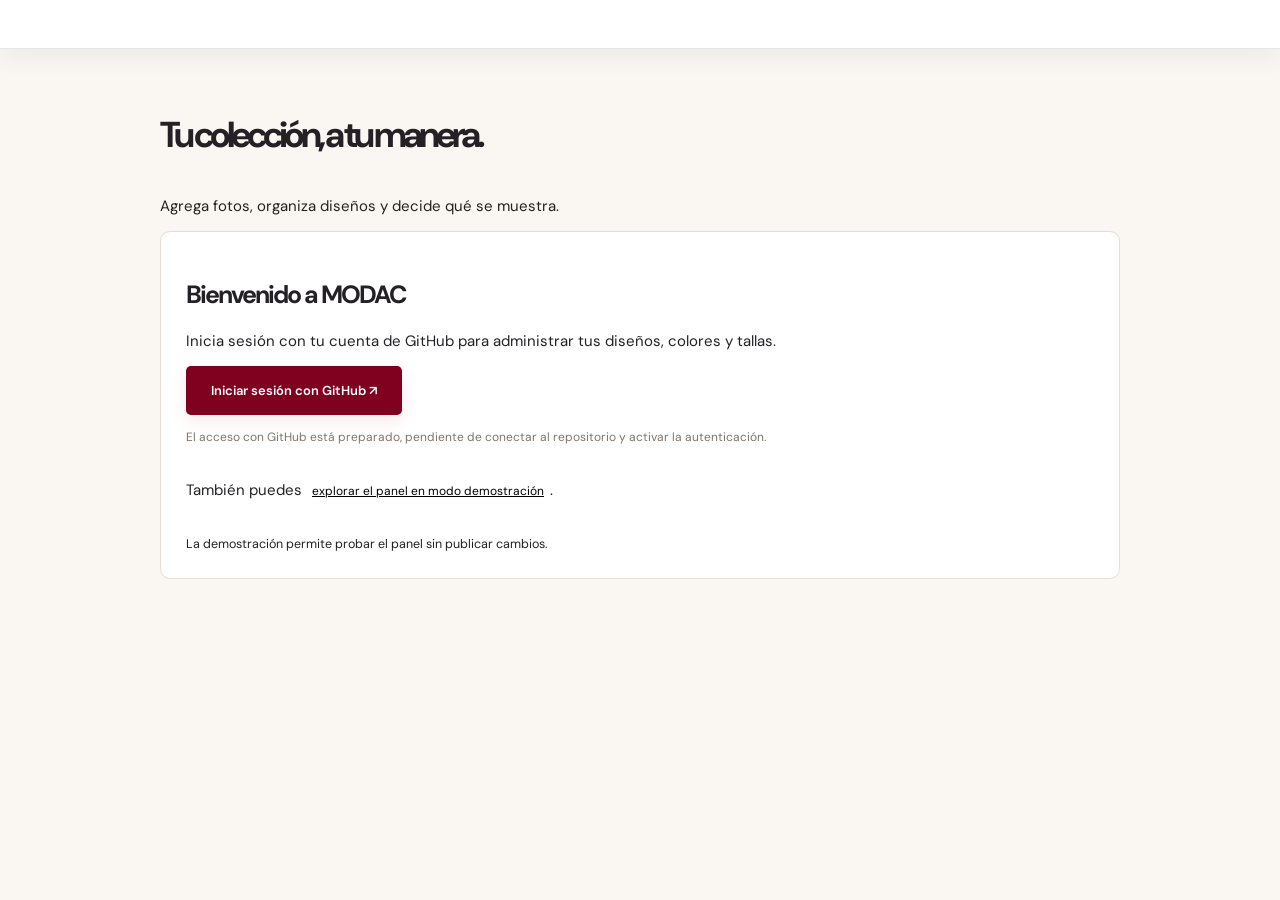
==== admin/index.html @ b58d3789 "Add files via upload" ====
<!doctype html>
<html lang="es"
  ><head
    ><meta charset="utf-8" /><meta
      name="viewport"
      content="width=device-width,initial-scale=1" /><title
      >Administrar · MODAC</title
    ><meta name="robots" content="noindex,nofollow" /><link
      rel="stylesheet"
      href="../styles.css" /><style>
      main {
        max-width: 1000px;
        margin: 40px auto;
        padding: 0 20px;
      }
      section {
        padding: 25px;
        background: white;
        border: 1px solid #e5ddd5;
        border-radius: 10px;
        margin-bottom: 20px;
      }
      input,
      select {
        padding: 12px;
        border: 1px solid #ddd;
        border-radius: 4px;
        width: 100%;
        margin: 7px 0 15px;
      }
      label {
        display: block;
        font-size: 13px;
      }
      input[type="checkbox"] {
        width: auto;
      }
      h1 {
        font-size: 36px;
      }
      h2 {
        font-size: 25px;
      }
      .row {
        display: grid;
        grid-template-columns: 1fr 1fr;
        gap: 15px;
      }
      .product {
        border-top: 1px solid #ddd;
        padding: 18px 0;
      }
      .product button {
        margin: 5px;
        padding: 9px;
        border: 1px solid #ddd;
        background: #faf7f2;
        border-radius: 5px;
      }
      .product img {
        width: 55px;
        vertical-align: middle;
        margin-right: 12px;
      }
      .variant {
        padding: 8px;
        background: #faf7f2;
        margin: 8px 0;
      }
      .status {
        line-height: 1.7;
        font-size: 13px;
      }
      #editor {
        max-width: 600px;
      }
      .danger {
        color: #ab151b;
      }
      header a {
        font-size: 14px;
      }
      @media (max-width: 600px) {
        .row {
          grid-template-columns: 1fr;
        }
      }</style
    ><script src="admin.js" defer></script></head
  ><body
    ><header
      ><strong>MODAC · Administración</strong
      ><a href="../">Ver catálogo ↗</a></header
    ><main
      ><h1>Tu colección, a tu manera.</h1
      ><p>Agrega fotos, organiza diseños y decide qué se muestra.</p
      ><section id="login"
        ><h2>Bienvenido a MODAC</h2
        ><p
          >Inicia sesión con tu cuenta de GitHub para administrar tus diseños,
          colores y tallas.</p
        ><button class="button" id="githubLogin"
          >Iniciar sesión con GitHub ↗</button
        ><p id="authNotice" class="muted"></p
        ><p
          >También puedes
          <button id="localPreview" class="text-button"
            >explorar el panel en modo demostración</button
          >.</p
        ><small
          >La demostración permite probar el panel sin publicar cambios.</small
        ></section
      ><section id="workspace" hidden
        ><div class="row"
          ><h2>Diseños y variantes</h2
          ><div
            ><button class="button" id="newProduct">+ Nuevo diseño</button
            ><button class="text-button" id="logout">Cerrar sesión</button></div
          ></div
        ><p class="muted"
          >Ocultar conserva las fotos y los datos. Eliminar retira la variante
          del catálogo; la foto permanece en GitHub para evitar pérdidas.</p
        ><label
          >Buscar por diseño, código, color o talla<input
            id="inventorySearch"
            type="search"
            placeholder="Ej. Cerezas o MODAC-013" /></label
        ><button id="openAd" class="button" type="button"
          >Preparar anuncio</button
        ><div id="adminProducts"></div
        ><button id="publish" class="button">Guardar y publicar cambios</button
        ><p id="dirty" class="status"></p></section
      ><p id="status" class="status" role="status"></p></main
    ><dialog id="editor"
      ><button class="close" id="cancelEditor" aria-label="Cerrar">×</button
      ><h2 id="editorTitle">Nuevo diseño</h2
      ><form id="editForm"
        ><label
          >Nombre del diseño<input id="name" required maxlength="100" /></label
        ><label
          >Categoría<select id="category"
            ><option>Flores</option
            ><option>Cerezas y lazos</option
            ><option>Corazones</option
            ><option>Otros diseños</option></select
          ></label
        ><label
          ><input type="checkbox" id="showProduct" checked /> Mostrar el diseño
          en el catálogo</label
        ><div id="variantFields"
          ><div class="row"
            ><label>Color<input id="color" maxlength="60" /></label
            ><label
              >Talla<select id="variantSize"
                ><option>S</option
                ><option>M</option
                ><option>L</option
                ><option>XL</option
                ><option>Consultar talla</option></select
              ></label
            ></div
          ><label
            >Precio individual (S/)<input
              id="price"
              type="number"
              min="0.01"
              step="0.01"
              value="19.90" /></label
          ><label
            >Foto del polo<input
              id="file"
              type="file"
              accept="image/jpeg,image/png,image/webp" /></label
          ><img
            id="preview"
            style="max-width: 160px; display: none"
            alt="Vista previa"
          /><label
            ><input type="checkbox" id="showVariant" checked /> Mostrar esta
            variante</label
          ></div
        ><button class="button" type="submit">Guardar en mi borrador</button
        ><p class="muted"
          >Para publicar el borrador, usa “Guardar y publicar cambios”.</p
        ></form
      ></dialog
    ><dialog id="confirm"
      ><h2>¿Eliminar esta variante?</h2
      ><p
        >Dejará de formar parte del catálogo. Puedes ocultarla si deseas
        recuperarla después.</p
      ><button id="confirmDelete" class="button">Eliminar variante</button
      ><button id="cancelDelete" class="text-button">Cancelar</button></dialog
    ><dialog id="adEditor" aria-labelledby="adTitle">
      <h2 id="adTitle">Preparar anuncio</h2>
      <label
        >Red social<select id="adNetwork"
          ><option>Facebook</option
          ><option>TikTok</option></select
        ></label
      >
      <label
        >Polos visibles<select
          id="adVariants"
          multiple
          size="5"
          aria-describedby="adHelp"
        ></select
      ></label>
      <p id="adHelp"
        >Selecciona hasta dos variantes para destacar. En computadora, usa Ctrl
        o Cmd para elegir dos.</p
      >
      <label
        >Texto para publicar<textarea
          id="adText"
          rows="9"
          style="width: 100%; font: inherit"
        ></textarea>
      </label>
      <button id="copyAd" class="button" type="button">Copiar texto</button>
      <button id="closeAd" class="text-button" type="button">Cerrar</button>
      <p id="adStatus" role="status"></p> </dialog></body
></html>
---- styles.css ----
/* El orden de carga conserva la prioridad de los estilos existentes. */
@import url("styles/base.css");
@import url("styles/portada-y-fichas.css");
@import url("styles/identidad-y-visor.css");
@import url("styles/catalogo-y-personalizacion.css");
@import url("styles/ajustes-finales.css?v=20261114-encabezado");
@import url("styles/promocion-duo.css?v=curva");
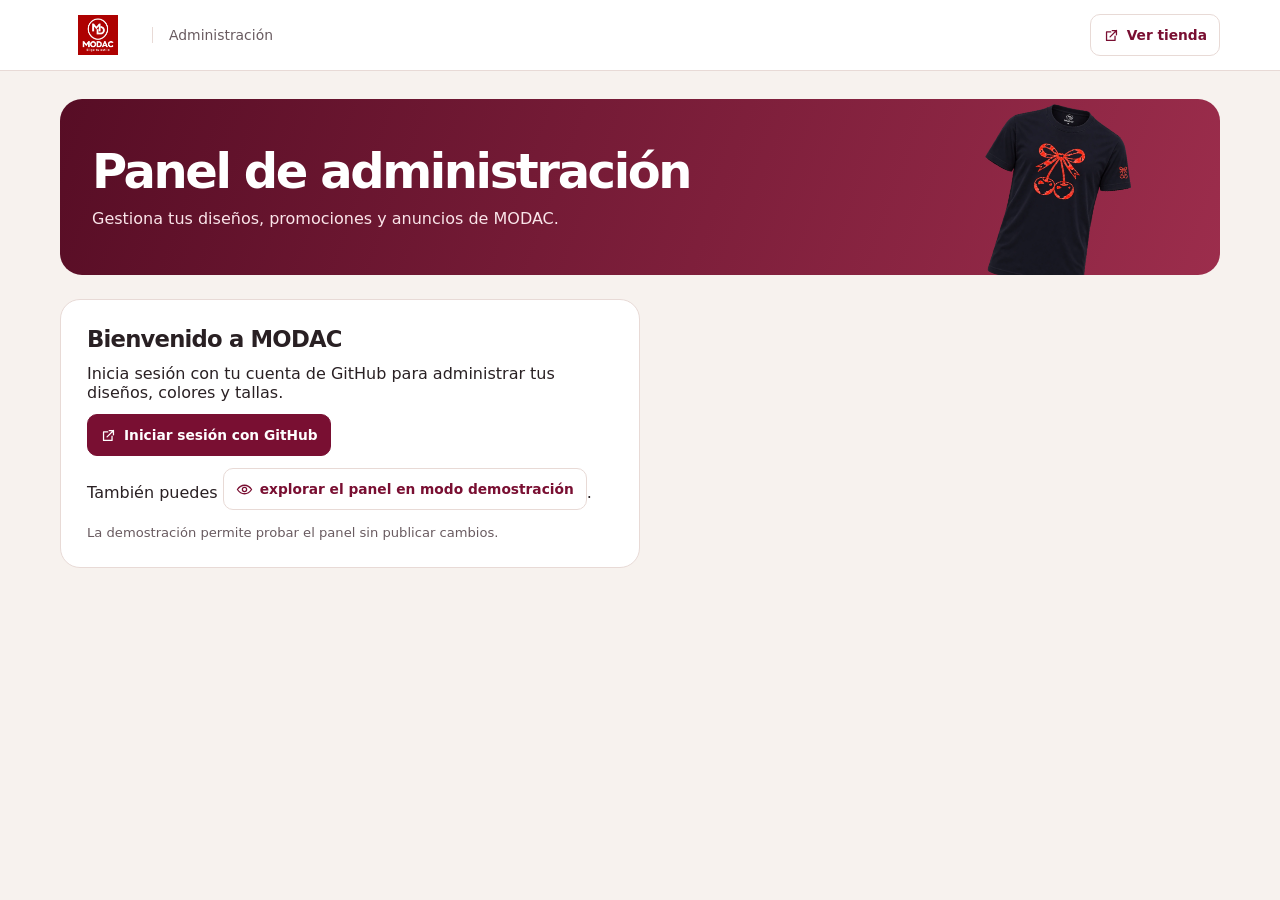
==== commit 30d49034: "Actualiza el panel de administración de MODAC" ====
--- a/admin/index.html
+++ b/admin/index.html
@@ -5,133 +5,82 @@
       name="viewport"
       content="width=device-width,initial-scale=1" /><title
       >Administrar · MODAC</title
-    ><meta name="robots" content="noindex,nofollow" /><link
-      rel="stylesheet"
-      href="../styles.css" /><style>
-      main {
-        max-width: 1000px;
-        margin: 40px auto;
-        padding: 0 20px;
-      }
-      section {
-        padding: 25px;
-        background: white;
-        border: 1px solid #e5ddd5;
-        border-radius: 10px;
-        margin-bottom: 20px;
-      }
-      input,
-      select {
-        padding: 12px;
-        border: 1px solid #ddd;
-        border-radius: 4px;
-        width: 100%;
-        margin: 7px 0 15px;
-      }
-      label {
-        display: block;
-        font-size: 13px;
-      }
-      input[type="checkbox"] {
-        width: auto;
-      }
-      h1 {
-        font-size: 36px;
-      }
-      h2 {
-        font-size: 25px;
-      }
-      .row {
-        display: grid;
-        grid-template-columns: 1fr 1fr;
-        gap: 15px;
-      }
-      .product {
-        border-top: 1px solid #ddd;
-        padding: 18px 0;
-      }
-      .product button {
-        margin: 5px;
-        padding: 9px;
-        border: 1px solid #ddd;
-        background: #faf7f2;
-        border-radius: 5px;
-      }
-      .product img {
-        width: 55px;
-        vertical-align: middle;
-        margin-right: 12px;
-      }
-      .variant {
-        padding: 8px;
-        background: #faf7f2;
-        margin: 8px 0;
-      }
-      .status {
-        line-height: 1.7;
-        font-size: 13px;
-      }
-      #editor {
-        max-width: 600px;
-      }
-      .danger {
-        color: #ab151b;
-      }
-      header a {
-        font-size: 14px;
-      }
-      @media (max-width: 600px) {
-        .row {
-          grid-template-columns: 1fr;
-        }
-      }</style
-    ><script src="admin.js" defer></script></head
+    ><meta name="robots" content="noindex,nofollow" /><link rel="stylesheet" href="admin.css?v=2" />
+    <script src="admin.js?v=admin-v2" defer></script></head
   ><body
-    ><header
-      ><strong>MODAC · Administración</strong
-      ><a href="../">Ver catálogo ↗</a></header
-    ><main
-      ><h1>Tu colección, a tu manera.</h1
-      ><p>Agrega fotos, organiza diseños y decide qué se muestra.</p
+    >
+    <header class="topbar"><div class="topbar-inner">
+      <a class="brand" href="../"><img src="../assets/marca/logo.png" alt="MODAC"><span>Administración</span></a>
+      <a class="button secondary" href="../" data-icon="external">Ver tienda</a>
+    </div></header>
+    <main>
+      <section class="intro">
+        <div><h1>Panel de administración</h1><p>Gestiona tus diseños, promociones y anuncios de MODAC.</p></div>
+        <img src="../assets/polo-cerezas-frente-volumen.webp" alt="">
+      </section
       ><section id="login"
         ><h2>Bienvenido a MODAC</h2
         ><p
           >Inicia sesión con tu cuenta de GitHub para administrar tus diseños,
           colores y tallas.</p
-        ><button class="button" id="githubLogin"
-          >Iniciar sesión con GitHub ↗</button
+        ><button class="button" id="githubLogin" data-icon="external"
+          >Iniciar sesión con GitHub</button
         ><p id="authNotice" class="muted"></p
         ><p
           >También puedes
-          <button id="localPreview" class="text-button"
+          <button id="localPreview" data-icon="eye" class="text-button"
             >explorar el panel en modo demostración</button
           >.</p
         ><small
           >La demostración permite probar el panel sin publicar cambios.</small
         ></section
       ><section id="workspace" hidden
-        ><div class="row"
+        ><div class="workspace-head"
           ><h2>Diseños y variantes</h2
-          ><div
-            ><button class="button" id="newProduct">+ Nuevo diseño</button
-            ><button class="text-button" id="logout">Cerrar sesión</button></div
+          ><div class="toolbar"
+            ><button class="button" id="newProduct" data-icon="plus">Nuevo diseño</button
+            ><button class="text-button" id="logout" data-icon="logout">Cerrar sesión</button></div
           ></div
-        ><p class="muted"
-          >Ocultar conserva las fotos y los datos. Eliminar retira la variante
-          del catálogo; la foto permanece en GitHub para evitar pérdidas.</p
         ><label
           >Buscar por diseño, código, color o talla<input
             id="inventorySearch"
             type="search"
             placeholder="Ej. Cerezas o MODAC-013" /></label
-        ><button id="openAd" class="button" type="button"
+        ><button id="openAd" data-icon="megaphone" class="button" type="button"
           >Preparar anuncio</button
+        >
+        <details>
+          <summary data-icon="settings">Contenido de la tienda</summary>
+          <form id="storeContent">
+            <label>Título de Personaliza tu polo<input id="customTitle" required maxlength="100" placeholder="Personaliza tu estampado"></label>
+            <label>Descripción de Personaliza tu polo<textarea id="customDescription" required maxlength="400" rows="3"></textarea></label>
+            <label>Descripción de la promoción 2×35<textarea id="promoDescription" maxlength="300" rows="2"></textarea></label>
+            <fieldset>
+              <legend>Anuncio en la tienda</legend>
+              <label>Título<input id="bannerTitle" maxlength="100"></label>
+              <label>Mensaje<textarea id="bannerMessage" maxlength="300" rows="2"></textarea></label>
+              <label>Botón<select id="bannerAction">
+                <option value="">Sin botón</option>
+                <option value="catalogo">Ver catálogo</option>
+                <option value="whatsapp">Pedir por WhatsApp</option>
+              </select></label>
+              <label><input type="checkbox" id="bannerActive"> Mostrar el anuncio al publicar</label>
+              <button type="button" id="previewBanner" data-icon="eye">Previsualizar anuncio</button>
+              <section id="bannerPreview" hidden aria-live="polite">
+                <strong id="previewBannerTitle"></strong>
+                <p id="previewBannerMessage"></p>
+                <span id="previewBannerAction"></span>
+              </section>
+            </fieldset>
+            <button class="button" type="submit" data-icon="save">Guardar contenido en mi borrador</button>
+            <p id="contentStatus" role="status"></p>
+          </form>
+        </details
         ><div id="adminProducts"></div
-        ><button id="publish" class="button">Guardar y publicar cambios</button
-        ><p id="dirty" class="status"></p></section
+        ><div class="publish-bar"><p id="dirty" class="status" role="status"></p><button id="publish" data-icon="upload" class="button">Guardar y publicar cambios</button></div></section
       ><p id="status" class="status" role="status"></p></main
     ><dialog id="editor"
-      ><button class="close" id="cancelEditor" aria-label="Cerrar">×</button
+      ><button class="close icon-button" id="cancelEditor" data-icon="close" aria-label="Cerrar" title="Cerrar"></button
       ><h2 id="editorTitle">Nuevo diseño</h2
       ><form id="editForm"
         ><label
@@ -178,9 +127,9 @@
             ><input type="checkbox" id="showVariant" checked /> Mostrar esta
             variante</label
           ></div
-        ><button class="button" type="submit">Guardar en mi borrador</button
+        ><button class="button" type="submit" data-icon="save">Guardar en mi borrador</button
         ><p class="muted"
-          >Para publicar el borrador, usa “Guardar y publicar cambios”.</p
+           id="editorStatus" role="status">Para publicar el borrador, usa “Guardar y publicar cambios”.</p
         ></form
       ></dialog
     ><dialog id="confirm"
@@ -188,8 +137,8 @@
       ><p
         >Dejará de formar parte del catálogo. Puedes ocultarla si deseas
         recuperarla después.</p
-      ><button id="confirmDelete" class="button">Eliminar variante</button
-      ><button id="cancelDelete" class="text-button">Cancelar</button></dialog
+      ><button id="confirmDelete" data-icon="trash" class="button">Eliminar variante</button
+      ><button id="cancelDelete" data-icon="close" class="text-button">Cancelar</button></dialog
     ><dialog id="adEditor" aria-labelledby="adTitle">
       <h2 id="adTitle">Preparar anuncio</h2>
       <label
@@ -217,7 +166,7 @@
           style="width: 100%; font: inherit"
         ></textarea>
       </label>
-      <button id="copyAd" class="button" type="button">Copiar texto</button>
-      <button id="closeAd" class="text-button" type="button">Cerrar</button>
+      <button id="copyAd" data-icon="copy" class="button" type="button">Copiar texto</button>
+      <button id="closeAd" data-icon="close" class="text-button" type="button">Cerrar</button>
       <p id="adStatus" role="status"></p> </dialog></body
 ></html>
--- a/admin/admin.css
+++ b/admin/admin.css
@@ -0,0 +1,84 @@
+:root {
+  color-scheme: light;
+  font-family: "DM Sans", system-ui, sans-serif;
+  color: #292023;
+  background: #f7f2ee;
+  --brand: #790f32;
+  --line: #e8dad6;
+  --muted: #695b60;
+}
+* { box-sizing: border-box; }
+[hidden] { display: none !important; }
+body { margin: 0; }
+h1, h2, h3, p { margin: 0; }
+a { color: var(--brand); }
+.topbar { background: #fff; border-bottom: 1px solid var(--line); }
+.topbar-inner, main { width: min(1160px, calc(100% - 48px)); margin: auto; }
+.topbar-inner { min-height: 70px; display: flex; align-items: center; justify-content: space-between; gap: 12px; }
+.brand { display: flex; gap: 16px; align-items: center; text-decoration: none; color: var(--muted); font-size: .87rem; }
+.brand img { width: 76px; height: 40px; object-fit: contain; }
+.brand span { padding-left: 16px; border-left: 1px solid var(--line); }
+main { padding: 28px 0 36px; }
+.intro { position: relative; overflow: hidden; isolation: isolate; min-height: 176px; display: flex; align-items: center; padding: 32px; border-radius: 22px; color: white; background: linear-gradient(110deg, #570d25, #9c2d4c); margin-bottom: 24px; }
+.intro div { width: 74%; }
+.intro h1 { font-size: clamp(1.75rem, 4vw, 3rem); line-height: 1.05; letter-spacing: -.05em; }
+.intro p { color: #fae4e9; margin-top: 12px; }
+.intro img { position: absolute; z-index: -1; width: 220px; height: 230px; object-fit: contain; right: 5%; top: -18px; transform: rotate(12deg); }
+#login, #workspace, dialog { background: #fff; border: 1px solid var(--line); border-radius: 20px; padding: clamp(16px, 3vw, 26px); }
+#login { max-width: 580px; }
+#login p, dialog p { margin: 12px 0; }
+h2 { font-size: 1.42rem; letter-spacing: -.035em; }
+h3 { font-size: 1rem; }
+.workspace-head, .product-head, .toolbar, .icon-group, .variant, .publish-bar { display: flex; align-items: center; gap: 8px; }
+.workspace-head, .product-head, .publish-bar { justify-content: space-between; }
+.workspace-head { flex-wrap: wrap; margin-bottom: 16px; }
+.toolbar { flex-wrap: wrap; }
+button, input, textarea, select { font: inherit; }
+button, .button, summary { cursor: pointer; }
+button, .button { display: inline-flex; align-items: center; justify-content: center; gap: 7px; min-height: 42px; border-radius: 10px; padding: 8px 12px; border: 1px solid var(--line); background: #fff; color: var(--brand); text-decoration: none; font-size: .86rem; font-weight: 650; }
+button:hover, .button:hover { background: #f8e9ed; }
+.button { background: var(--brand); color: #fff; border-color: var(--brand); }
+.button:hover { background: #5e0c27; }
+.secondary { background: #fff; color: var(--brand); border-color: var(--line); }
+.secondary:hover { background: #f8e9ed; }
+button:disabled { opacity: .55; cursor: default; }
+svg { width: 17px; height: 17px; flex: 0 0 auto; }
+.icon-button { width: 36px; min-height: 36px; padding: 0; }
+.danger { color: #a51b2e; }
+:focus-visible { outline: 2px solid #a63053; outline-offset: 3px; }
+label { display: block; font-weight: 600; font-size: .85rem; }
+input:not([type="checkbox"]), textarea, select { width: 100%; margin: 6px 0 14px; padding: 10px 12px; border-radius: 9px; border: 1px solid var(--line); background: #fff; color: inherit; }
+textarea { resize: vertical; }
+#inventorySearch { max-width: 520px; display: block; }
+details { margin: 16px 0; border: 1px solid var(--line); border-radius: 12px; background: #fbf6f3; }
+summary { padding: 14px; font-weight: 650; color: var(--brand); }
+summary svg { vertical-align: middle; margin-right: 6px; }
+#storeContent { padding: 0 14px 14px; }
+fieldset { min-width: 0; border: 1px solid var(--line); border-radius: 12px; margin: 0 0 12px; }
+#bannerPreview { margin-top: 12px; border-radius: 8px; background: var(--brand); color: white; padding: 12px; overflow-wrap: anywhere; }
+#adminProducts { display: grid; grid-template-columns: repeat(2, minmax(0, 1fr)); align-items: start; gap: 14px; }
+.product { border: 1px solid var(--line); border-radius: 14px; padding: 12px; min-width: 0; overflow-wrap: anywhere; }
+.product-head p, .variant span, .muted, small { color: var(--muted); font-size: .82rem; }
+.variant { background: #faf5f2; border-radius: 10px; margin-top: 8px; padding: 6px; }
+.variant img { width: 45px; height: 48px; object-fit: contain; }
+.variant-detail { flex: 1; min-width: 0; font-size: .85rem; }
+.variant-detail span { display: block; }
+.publish-bar { position: sticky; bottom: 0; margin-top: 16px; padding: 10px 0; background: #fff; border-top: 1px solid var(--line); }
+.status, [role="status"] { font-size: .85rem; line-height: 1.5; color: var(--muted); }
+#status:not(:empty) { padding: 12px 0; }
+dialog { width: min(540px, calc(100% - 28px)); max-height: 92vh; overflow: auto; }
+dialog::backdrop { background: #2c101bb0; }
+dialog .close { float: right; }
+dialog h2 { margin-bottom: 14px; }
+.row { display: grid; grid-template-columns: 1fr 1fr; gap: 12px; }
+@media (max-width: 900px) { #adminProducts { grid-template-columns: 1fr; } }
+@media (max-width: 550px) {
+  .topbar-inner, main { width: calc(100% - 24px); }
+  .brand { gap: 8px; }
+  .brand span { padding-left: 8px; }
+  .intro { padding: 20px; min-height: 152px; }
+  .intro img { width: 120px; height: 150px; top: 0; right: -14px; opacity: .55; }
+  .icon-group { gap: 4px; }
+  .icon-button { width: 34px; min-height: 36px; }
+  .publish-bar { flex-wrap: wrap; }
+}
